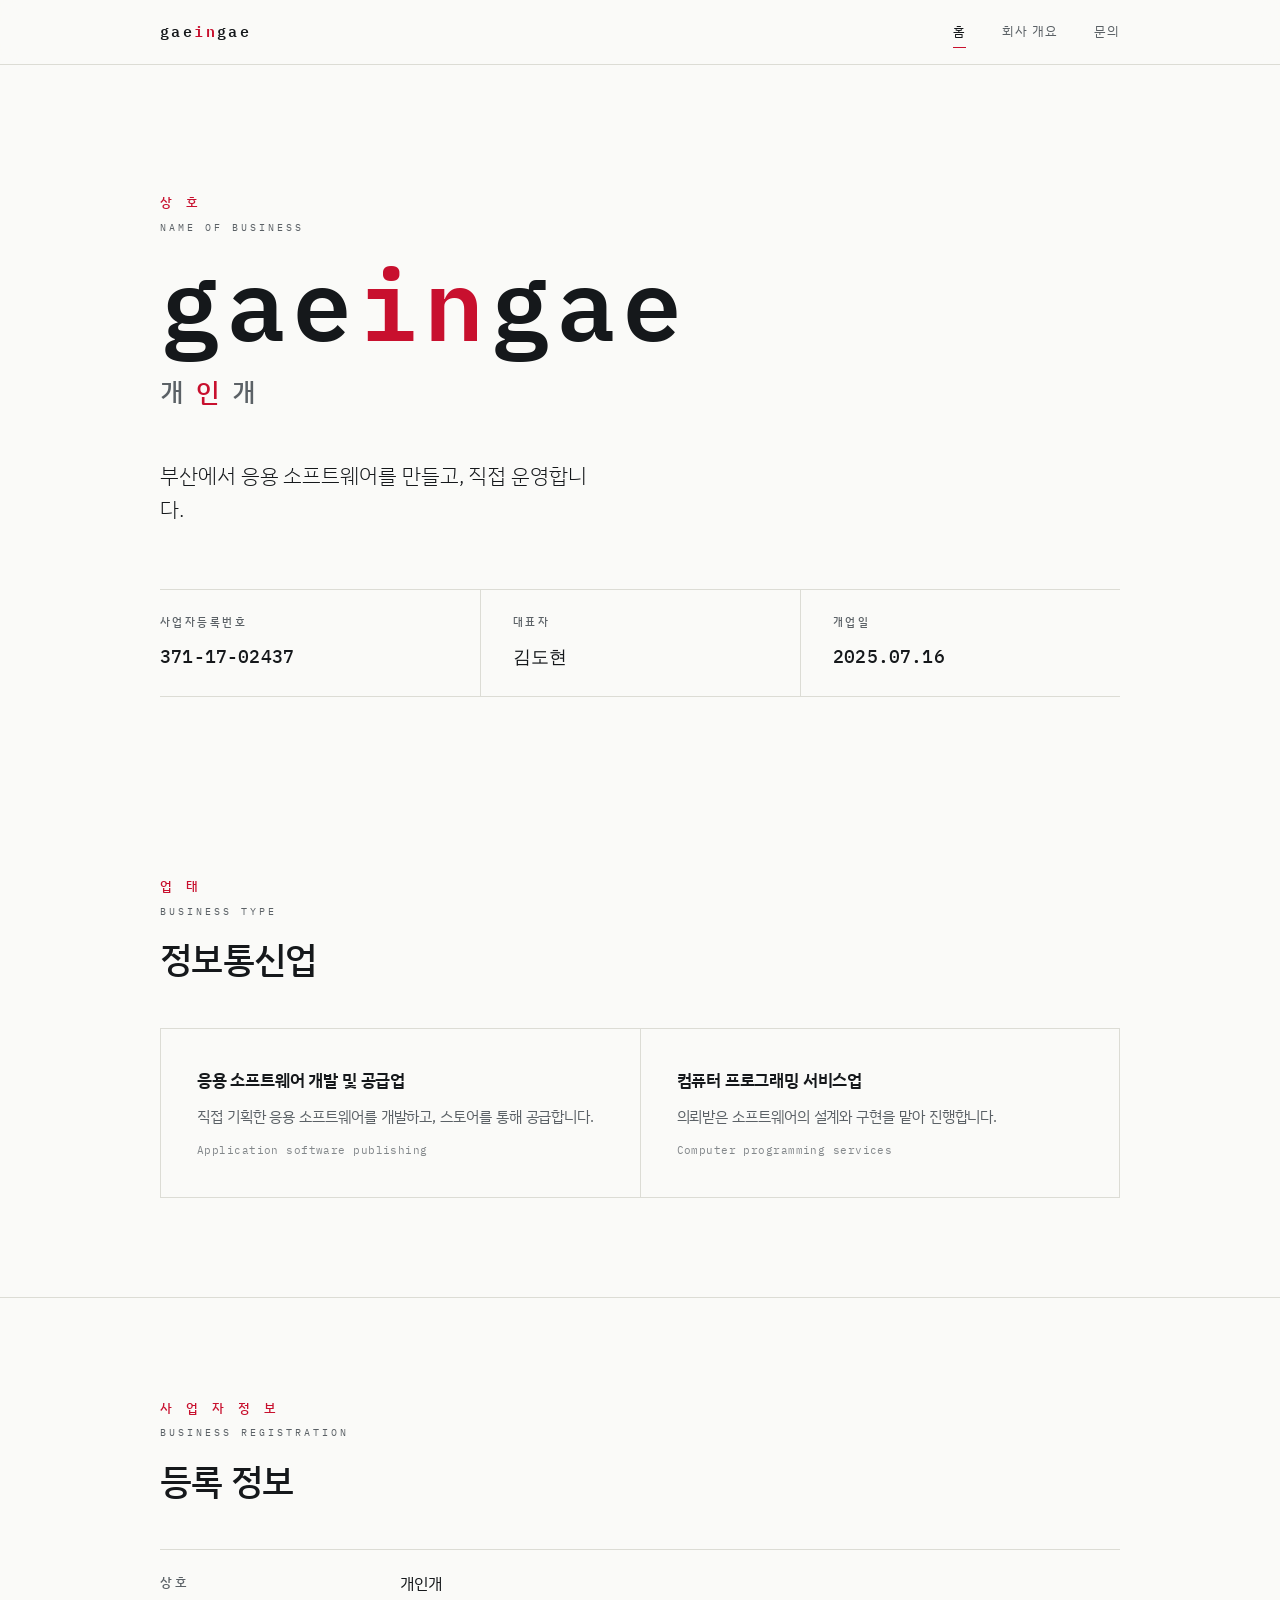
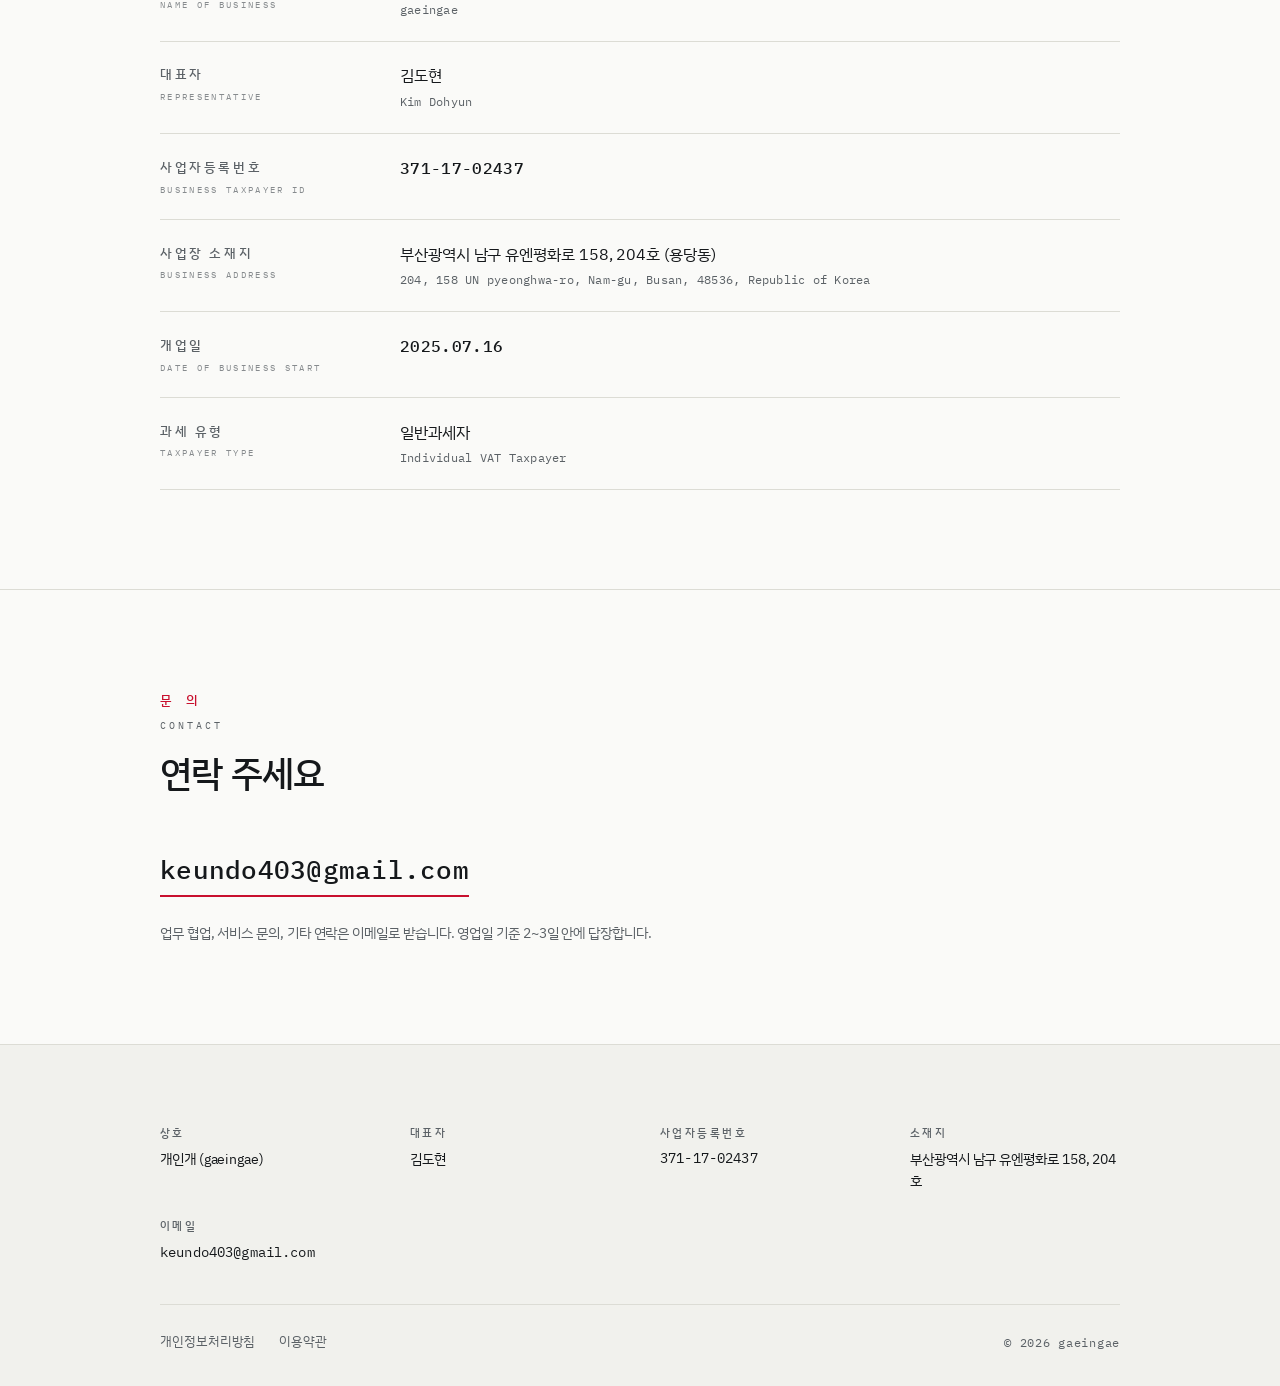
==== index.html @ 976ece08 "사업자 홈페이지 초기 배포" ====
<!DOCTYPE html>
<html lang="ko">
<head>
<meta charset="utf-8">
<meta name="viewport" content="width=device-width, initial-scale=1">
<title>개인개 gaeingae — 부산의 응용 소프트웨어 개발 사업자</title>
<meta name="description" content="개인개(gaeingae)는 부산광역시 남구에 소재한 응용 소프트웨어 개발 및 공급 사업자입니다. 대표 김도현, 사업자등록번호 371-17-02437.">
<link rel="canonical" href="https://bigdo11.github.io/">
<meta property="og:type" content="website">
<meta property="og:site_name" content="개인개 gaeingae">
<meta property="og:title" content="개인개 gaeingae — 부산의 응용 소프트웨어 개발 사업자">
<meta property="og:description" content="부산에서 응용 소프트웨어를 만들고 직접 운영합니다.">
<meta property="og:url" content="https://bigdo11.github.io/">
<meta property="og:locale" content="ko_KR">
<link rel="preconnect" href="https://fonts.googleapis.com">
<link rel="preconnect" href="https://fonts.gstatic.com" crossorigin>
<link href="https://fonts.googleapis.com/css2?family=IBM+Plex+Mono:wght@400;500;600&family=IBM+Plex+Sans+KR:wght@300;400;500;600&display=swap" rel="stylesheet">
<script>document.documentElement.classList.add("js");</script>
<link rel="stylesheet" href="assets/style.css">
<script type="application/ld+json">
{
  "@context": "https://schema.org",
  "@type": "Organization",
  "name": "개인개",
  "alternateName": "gaeingae",
  "url": "https://bigdo11.github.io/",
  "email": "keundo403@gmail.com",
  "founder": { "@type": "Person", "name": "김도현" },
  "foundingDate": "2025-07-16",
  "taxID": "371-17-02437",
  "address": {
    "@type": "PostalAddress",
    "streetAddress": "유엔평화로 158, 204호",
    "addressLocality": "남구",
    "addressRegion": "부산광역시",
    "postalCode": "48536",
    "addressCountry": "KR"
  }
}
</script>
</head>
<body>
<a class="skip" href="#main">본문으로 건너뛰기</a>

<header class="site-head">
  <div class="wrap">
    <a class="brand" href="index.html">gae<em>in</em>gae</a>
    <nav class="site-nav" aria-label="주요 메뉴">
      <a href="index.html" aria-current="page">홈</a>
      <a href="about.html">회사 개요</a>
      <a href="contact.html">문의</a>
    </nav>
  </div>
</header>

<main id="main">

  <section class="hero">
    <div class="wrap">
      <p class="label rise">
        <span class="ko">상 호</span>
        <span class="en">Name of Business</span>
      </p>
      <h1 class="wordmark rise" data-delay="60">gae<em>in</em>gae</h1>
      <p class="wordmark-ko rise" data-delay="120">개<em>인</em>개</p>
      <p class="hero-line rise" data-delay="200">
        부산에서 응용 소프트웨어를 만들고, 직접 운영합니다.
      </p>
    </div>

    <div class="wrap" style="margin-top:clamp(2.5rem,7vh,4.5rem)">
      <dl class="strip rise" data-delay="280">
        <div>
          <dt>사업자등록번호</dt>
          <dd>371-17-02437</dd>
        </div>
        <div>
          <dt>대표자</dt>
          <dd>김도현</dd>
        </div>
        <div>
          <dt>개업일</dt>
          <dd>2025.07.16</dd>
        </div>
      </dl>
    </div>
  </section>

  <section class="section">
    <div class="wrap">
      <div class="section-head rise">
        <p class="label">
          <span class="ko">업 태</span>
          <span class="en">Business Type</span>
        </p>
        <h2 class="h2">정보통신업</h2>
      </div>

      <div class="cards rise" data-delay="80">
        <div class="card">
          <h3 class="h3">응용 소프트웨어 개발 및 공급업</h3>
          <p>직접 기획한 응용 소프트웨어를 개발하고, 스토어를 통해 공급합니다.</p>
          <span class="en-sub">Application software publishing</span>
        </div>
        <div class="card">
          <h3 class="h3">컴퓨터 프로그래밍 서비스업</h3>
          <p>의뢰받은 소프트웨어의 설계와 구현을 맡아 진행합니다.</p>
          <span class="en-sub">Computer programming services</span>
        </div>
      </div>
    </div>
  </section>

  <section class="section" id="registration">
    <div class="wrap">
      <div class="section-head rise">
        <p class="label">
          <span class="ko">사 업 자 정 보</span>
          <span class="en">Business Registration</span>
        </p>
        <h2 class="h2">등록 정보</h2>
      </div>

      <dl class="reg rise" data-delay="80">
        <div class="reg-row">
          <dt><span class="ko">상호</span><span class="en">Name of Business</span></dt>
          <dd>개인개<span class="en-sub">gaeingae</span></dd>
        </div>
        <div class="reg-row">
          <dt><span class="ko">대표자</span><span class="en">Representative</span></dt>
          <dd>김도현<span class="en-sub">Kim Dohyun</span></dd>
        </div>
        <div class="reg-row">
          <dt><span class="ko">사업자등록번호</span><span class="en">Business Taxpayer ID</span></dt>
          <dd class="mono">371-17-02437</dd>
        </div>
        <div class="reg-row">
          <dt><span class="ko">사업장 소재지</span><span class="en">Business Address</span></dt>
          <dd>부산광역시 남구 유엔평화로 158, 204호 (용당동)<span class="en-sub">204, 158 UN pyeonghwa-ro, Nam-gu, Busan, 48536, Republic of Korea</span></dd>
        </div>
        <div class="reg-row">
          <dt><span class="ko">개업일</span><span class="en">Date of Business Start</span></dt>
          <dd class="mono">2025.07.16</dd>
        </div>
        <div class="reg-row">
          <dt><span class="ko">과세 유형</span><span class="en">Taxpayer Type</span></dt>
          <dd>일반과세자<span class="en-sub">Individual VAT Taxpayer</span></dd>
        </div>
      </dl>
    </div>
  </section>

  <section class="section">
    <div class="wrap">
      <div class="section-head rise">
        <p class="label">
          <span class="ko">문 의</span>
          <span class="en">Contact</span>
        </p>
        <h2 class="h2">연락 주세요</h2>
      </div>
      <div class="rise" data-delay="80">
        <a class="contact-link" href="mailto:keundo403@gmail.com">keundo403@gmail.com</a>
        <p class="note">
          업무 협업, 서비스 문의, 기타 연락은 이메일로 받습니다.
          영업일 기준 2~3일 안에 답장합니다.
        </p>
      </div>
    </div>
  </section>

</main>

<footer class="site-foot">
  <div class="wrap">
    <dl class="foot-grid">
      <div class="foot-item"><dt>상호</dt><dd>개인개 (gaeingae)</dd></div>
      <div class="foot-item"><dt>대표자</dt><dd>김도현</dd></div>
      <div class="foot-item"><dt>사업자등록번호</dt><dd class="mono">371-17-02437</dd></div>
      <div class="foot-item"><dt>소재지</dt><dd>부산광역시 남구 유엔평화로 158, 204호</dd></div>
      <div class="foot-item"><dt>이메일</dt><dd class="mono">keundo403@gmail.com</dd></div>
    </dl>
    <div class="foot-legal">
      <a href="privacy.html">개인정보처리방침</a>
      <a href="terms.html">이용약관</a>
      <span class="copy">© 2026 gaeingae</span>
    </div>
  </div>
</footer>

<script src="assets/main.js" defer></script>
</body>
</html>
---- assets/style.css ----
/* ==========================================================================
   개인개 (gaeingae) — 사업자 홈페이지
   디자인 언어: 사업자등록증의 라벨-값 조판을 웹 타이포그래피로 승격
   ========================================================================== */

:root {
  --paper:   #FAFAF8;
  --paper-2: #F1F1ED;
  --ink:     #15181B;
  --ink-2:   #5B6166;
  --rule:    #DCDCD5;
  --seal:    #C8102E;
  --focus:   #1F5FD0;

  --sans: "IBM Plex Sans KR", -apple-system, BlinkMacSystemFont, "Segoe UI",
          "Malgun Gothic", sans-serif;
  --mono: "IBM Plex Mono", ui-monospace, "SFMono-Regular", Consolas, monospace;

  --gutter: clamp(1.25rem, 5vw, 4.5rem);
  --measure: 68rem;
}

@media (prefers-color-scheme: dark) {
  :root {
    --paper:   #101214;
    --paper-2: #171A1D;
    --ink:     #EDEDEA;
    --ink-2:   #98A0A6;
    --rule:    #2A2F34;
    --seal:    #FF6B6B;
    --focus:   #86ADFF;
  }
}

*, *::before, *::after { box-sizing: border-box; }

html { -webkit-text-size-adjust: 100%; scroll-behavior: smooth; }

body {
  margin: 0;
  background: var(--paper);
  color: var(--ink);
  font-family: var(--sans);
  font-weight: 400;
  font-size: 1rem;
  line-height: 1.75;
  letter-spacing: -0.005em;
  -webkit-font-smoothing: antialiased;
}

a { color: inherit; }

:focus-visible {
  outline: 2px solid var(--focus);
  outline-offset: 3px;
  border-radius: 1px;
}

.wrap {
  max-width: var(--measure);
  margin-inline: auto;
  padding-inline: var(--gutter);
}

.skip {
  position: absolute;
  left: -9999px;
  top: 0;
  background: var(--ink);
  color: var(--paper);
  padding: .75rem 1.25rem;
  z-index: 20;
}
.skip:focus { left: 0; }

/* --------------------------------------------------------------------------
   라벨 — 이 사이트의 시그니처.
   한글은 자간을 크게 벌리고, 영문을 그 아래 더 벌려 병기한다.
   -------------------------------------------------------------------------- */

.label {
  display: block;
  margin: 0 0 1rem;
}
.label .ko {
  display: block;
  font-size: .8125rem;
  font-weight: 500;
  letter-spacing: .42em;
  color: var(--seal);
}
.label .en {
  display: block;
  margin-top: .3rem;
  font-family: var(--mono);
  font-size: .625rem;
  font-weight: 400;
  text-transform: uppercase;
  letter-spacing: .3em;
  color: var(--ink-2);
}

/* --------------------------------------------------------------------------
   헤더
   -------------------------------------------------------------------------- */

.site-head {
  position: sticky;
  top: 0;
  z-index: 10;
  background: color-mix(in srgb, var(--paper) 88%, transparent);
  backdrop-filter: blur(12px);
  border-bottom: 1px solid var(--rule);
}
.site-head .wrap {
  display: flex;
  align-items: center;
  justify-content: space-between;
  gap: 1.5rem;
  min-height: 4rem;
}

.brand {
  font-family: var(--mono);
  font-weight: 600;
  font-size: .9375rem;
  letter-spacing: .16em;
  text-decoration: none;
  white-space: nowrap;
}
.brand em { font-style: normal; color: var(--seal); }

.site-nav {
  display: flex;
  gap: clamp(1rem, 3vw, 2.25rem);
  font-size: .8125rem;
  letter-spacing: .08em;
}
.site-nav a {
  text-decoration: none;
  color: var(--ink-2);
  padding-block: .25rem;
  border-bottom: 1px solid transparent;
  transition: color .18s ease, border-color .18s ease;
}
.site-nav a:hover,
.site-nav a[aria-current="page"] {
  color: var(--ink);
  border-bottom-color: var(--seal);
}

/* --------------------------------------------------------------------------
   히어로 — 상호를 등폭 서체로 벌려 대칭(gae·in·gae)을 드러낸다
   -------------------------------------------------------------------------- */

.hero {
  padding-block: clamp(4rem, 14vh, 9rem) clamp(2.5rem, 7vh, 4.5rem);
}

.wordmark {
  margin: 0;
  font-family: var(--mono);
  font-weight: 600;
  font-size: clamp(2.35rem, 10.5vw, 6.25rem);
  line-height: 1;
  letter-spacing: .06em;
  word-break: break-word;
}
.wordmark em { font-style: normal; color: var(--seal); }

.wordmark-ko {
  margin: 1.1rem 0 0;
  font-size: clamp(1.05rem, 3.4vw, 1.6rem);
  font-weight: 500;
  letter-spacing: .5em;
  color: var(--ink-2);
}
.wordmark-ko em { font-style: normal; color: var(--seal); }

.hero-line {
  max-width: 34ch;
  margin: clamp(1.75rem, 5vh, 2.75rem) 0 0;
  font-size: clamp(1.0625rem, 2.6vw, 1.3125rem);
  font-weight: 300;
  line-height: 1.62;
  color: var(--ink);
}

/* 히어로 하단 데이터 스트립 */
.strip {
  display: grid;
  grid-template-columns: repeat(3, 1fr);
  border-top: 1px solid var(--rule);
  border-bottom: 1px solid var(--rule);
}
.strip > div {
  padding: 1.4rem 0 1.5rem;
  padding-right: 1.25rem;
}
.strip > div + div {
  border-left: 1px solid var(--rule);
  padding-left: clamp(1rem, 3vw, 2rem);
}
.strip dt {
  margin: 0 0 .55rem;
  font-size: .6875rem;
  font-weight: 500;
  letter-spacing: .22em;
  color: var(--ink-2);
}
.strip dd {
  margin: 0;
  font-family: var(--mono);
  font-size: clamp(.9375rem, 2.4vw, 1.125rem);
  font-weight: 500;
  letter-spacing: .01em;
}

@media (max-width: 34rem) {
  .strip { grid-template-columns: 1fr; }
  .strip > div + div {
    border-left: 0;
    border-top: 1px solid var(--rule);
    padding-left: 0;
  }
}

/* --------------------------------------------------------------------------
   섹션
   -------------------------------------------------------------------------- */

.section { padding-block: clamp(3.5rem, 11vh, 7rem); }
.section + .section { border-top: 1px solid var(--rule); }

.section-head { margin-bottom: clamp(2rem, 5vh, 3rem); }

.h2 {
  margin: 0;
  font-size: clamp(1.5rem, 4.2vw, 2.25rem);
  font-weight: 500;
  line-height: 1.28;
  letter-spacing: -0.02em;
}

.h3 {
  margin: 0 0 .6rem;
  font-size: 1.0625rem;
  font-weight: 600;
  letter-spacing: -0.01em;
}

.prose { max-width: 60ch; }
.prose p { margin: 0 0 1.15rem; }
.prose p:last-child { margin-bottom: 0; }
.prose strong { font-weight: 600; }

.mono {
  font-family: var(--mono);
  font-size: .95em;
  letter-spacing: .01em;
}

.lede {
  font-size: clamp(1.0625rem, 2.4vw, 1.1875rem);
  font-weight: 300;
  line-height: 1.68;
}

/* --------------------------------------------------------------------------
   등록 정보표 — 라벨/값 쌍
   -------------------------------------------------------------------------- */

.reg { margin: 0; border-top: 1px solid var(--rule); }

.reg-row {
  display: grid;
  grid-template-columns: minmax(11rem, 20%) 1fr;
  gap: clamp(1rem, 4vw, 3rem);
  padding-block: 1.35rem;
  border-bottom: 1px solid var(--rule);
}

.reg-row dt { margin: 0; }
.reg-row dt .ko {
  display: block;
  font-size: .8125rem;
  font-weight: 500;
  letter-spacing: .2em;
  color: var(--ink-2);
}
.reg-row dt .en {
  display: block;
  margin-top: .2rem;
  font-family: var(--mono);
  font-size: .5625rem;
  text-transform: uppercase;
  letter-spacing: .26em;
  color: var(--ink-2);
  opacity: .72;
}

.reg-row dd {
  margin: 0;
  font-size: 1rem;
  line-height: 1.6;
}
.reg-row dd .en-sub {
  display: block;
  margin-top: .2rem;
  font-family: var(--mono);
  font-size: .75rem;
  letter-spacing: .02em;
  color: var(--ink-2);
}
.reg-row dd.mono {
  font-family: var(--mono);
  font-weight: 500;
  letter-spacing: .02em;
}

@media (max-width: 40rem) {
  .reg-row { grid-template-columns: 1fr; gap: .5rem; }
}

/* --------------------------------------------------------------------------
   업무 영역 카드
   -------------------------------------------------------------------------- */

.cards {
  display: grid;
  grid-template-columns: repeat(auto-fit, minmax(16rem, 1fr));
  gap: 1px;
  background: var(--rule);
  border: 1px solid var(--rule);
}
.card {
  background: var(--paper);
  padding: clamp(1.5rem, 3.5vw, 2.25rem);
}
.card p {
  margin: 0;
  font-size: .9375rem;
  line-height: 1.7;
  color: var(--ink-2);
}
.card .en-sub {
  display: block;
  margin-top: .75rem;
  font-family: var(--mono);
  font-size: .6875rem;
  letter-spacing: .04em;
  color: var(--ink-2);
  opacity: .75;
}

/* --------------------------------------------------------------------------
   문의 / 액션
   -------------------------------------------------------------------------- */

.contact-link {
  display: inline-block;
  margin-top: .35rem;
  font-family: var(--mono);
  font-size: clamp(1.0625rem, 3.6vw, 1.625rem);
  font-weight: 500;
  letter-spacing: .01em;
  color: var(--ink);
  text-decoration: none;
  border-bottom: 2px solid var(--seal);
  padding-bottom: .15rem;
  word-break: break-all;
  transition: color .18s ease;
}
.contact-link:hover { color: var(--seal); }

.note {
  margin: 1.5rem 0 0;
  font-size: .875rem;
  line-height: 1.7;
  color: var(--ink-2);
}

/* --------------------------------------------------------------------------
   법적 문서 (개인정보처리방침 · 이용약관)
   -------------------------------------------------------------------------- */

.doc { max-width: 46rem; padding-block: clamp(3rem, 9vh, 5rem) clamp(3.5rem, 10vh, 6rem); }
.doc h2 {
  margin: 2.75rem 0 .9rem;
  font-size: 1.125rem;
  font-weight: 600;
  letter-spacing: -0.01em;
  padding-top: 1.5rem;
  border-top: 1px solid var(--rule);
}
.doc h2:first-of-type { border-top: 0; padding-top: 0; }
.doc h3 { margin: 1.6rem 0 .5rem; font-size: .9375rem; font-weight: 600; }
.doc p { margin: 0 0 1rem; font-size: .9375rem; line-height: 1.8; }
.doc ul { margin: 0 0 1rem; padding-left: 1.15rem; }
.doc li { margin-bottom: .45rem; font-size: .9375rem; line-height: 1.75; }
.doc .updated {
  font-family: var(--mono);
  font-size: .75rem;
  letter-spacing: .1em;
  color: var(--ink-2);
  margin-bottom: 2.5rem;
}

/* --------------------------------------------------------------------------
   푸터
   -------------------------------------------------------------------------- */

.site-foot {
  border-top: 1px solid var(--rule);
  background: var(--paper-2);
  padding-block: clamp(2.5rem, 7vh, 4rem) 2rem;
}

.foot-grid {
  display: grid;
  grid-template-columns: repeat(auto-fit, minmax(13rem, 1fr));
  gap: 1.6rem 2.5rem;
  margin-bottom: 2.5rem;
}
.foot-item dt {
  margin: 0 0 .35rem;
  font-size: .6875rem;
  font-weight: 500;
  letter-spacing: .22em;
  color: var(--ink-2);
}
.foot-item dd {
  margin: 0;
  font-size: .875rem;
  line-height: 1.55;
}
.foot-item dd.mono { font-family: var(--mono); letter-spacing: .01em; }

.foot-legal {
  display: flex;
  flex-wrap: wrap;
  align-items: center;
  gap: .6rem 1.5rem;
  padding-top: 1.6rem;
  border-top: 1px solid var(--rule);
  font-size: .8125rem;
  color: var(--ink-2);
}
.foot-legal a {
  text-decoration: none;
  border-bottom: 1px solid transparent;
  transition: border-color .18s ease, color .18s ease;
}
.foot-legal a:hover { color: var(--ink); border-bottom-color: var(--seal); }
.foot-legal .copy { margin-left: auto; font-family: var(--mono); font-size: .75rem; letter-spacing: .06em; }

@media (max-width: 34rem) {
  .foot-legal .copy { margin-left: 0; width: 100%; }
}

/* --------------------------------------------------------------------------
   모션 — 로드 시 라벨에서 값 순으로 짧게 올라온다
   -------------------------------------------------------------------------- */

/* JS가 실행된 경우에만 감춘다. 스크립트가 실패해도 본문은 보여야 한다. */
.js .rise {
  opacity: 0;
  transform: translateY(12px);
  transition: opacity .55s cubic-bezier(.2,.6,.25,1),
              transform .55s cubic-bezier(.2,.6,.25,1);
}
.js .rise.is-in { opacity: 1; transform: none; }

@media (prefers-reduced-motion: reduce) {
  html { scroll-behavior: auto; }
  .js .rise { opacity: 1; transform: none; transition: none; }
  * { animation-duration: .01ms !important; transition-duration: .01ms !important; }
}
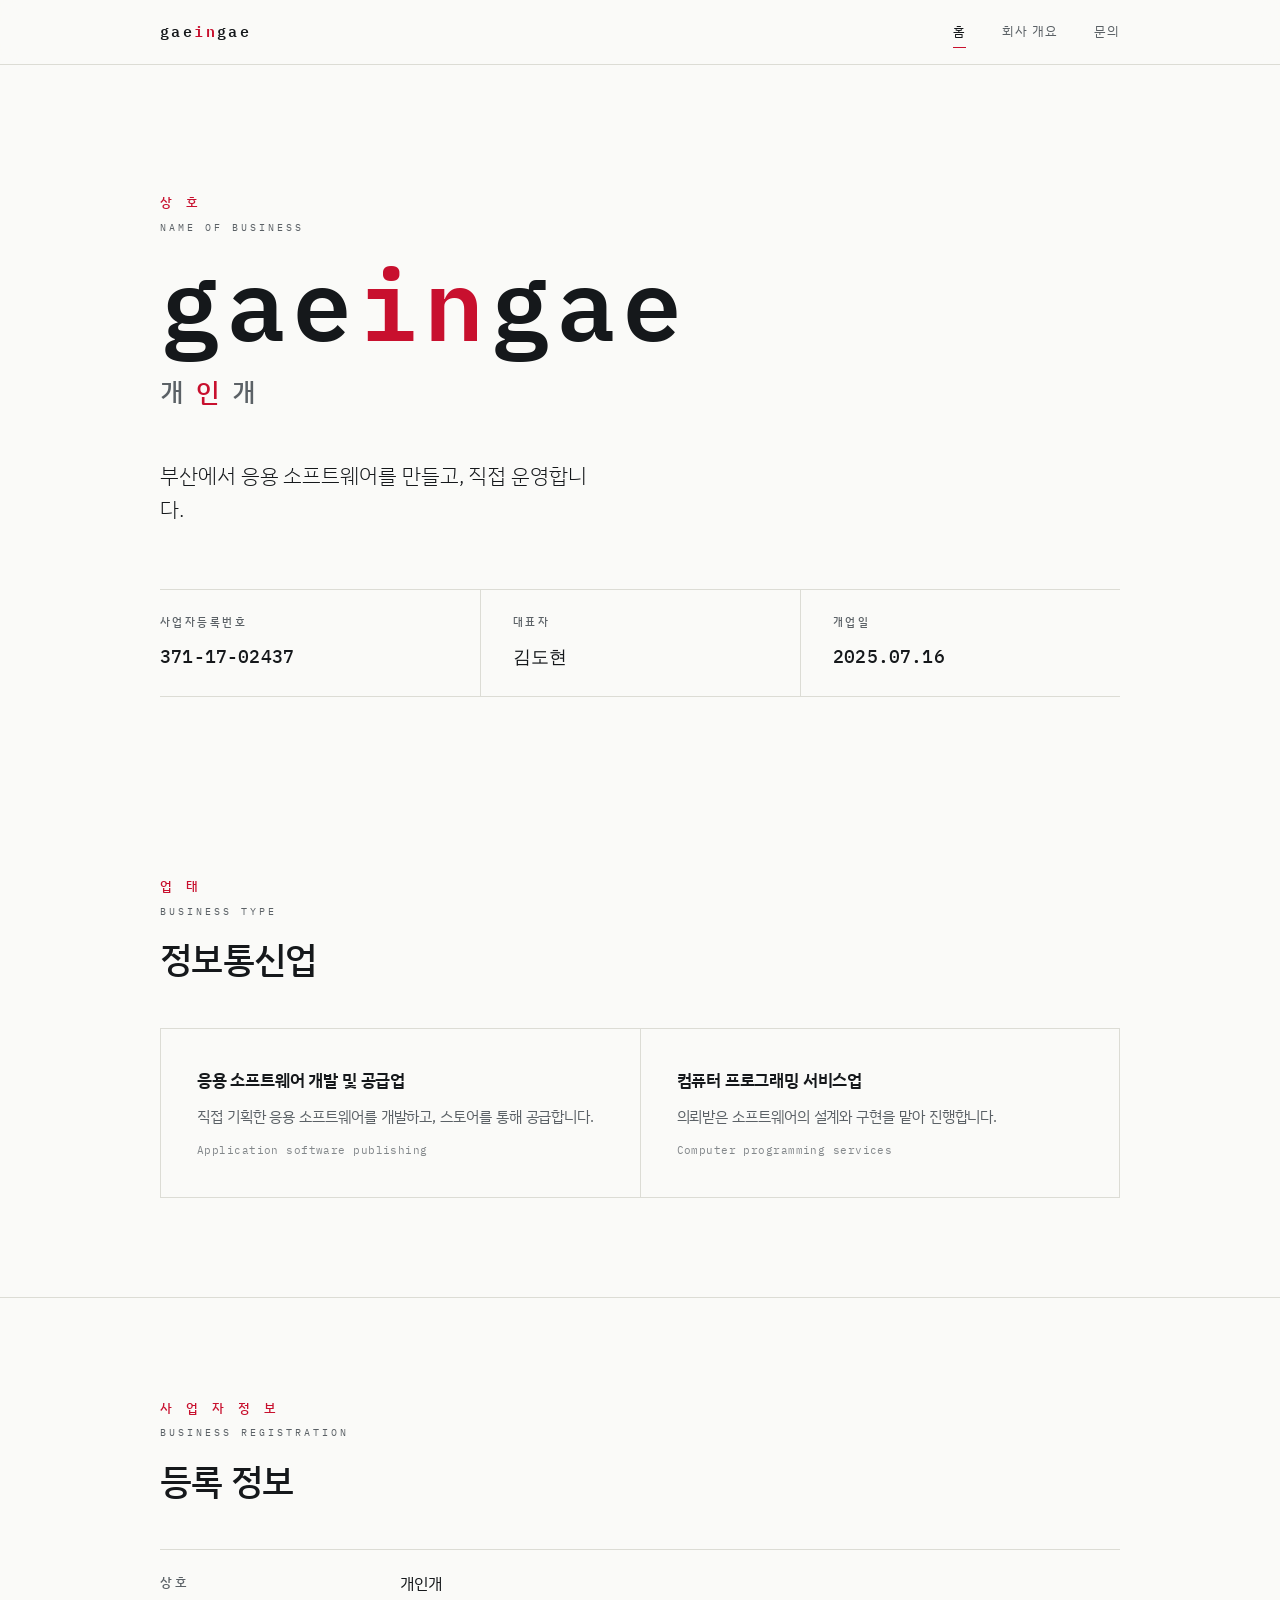
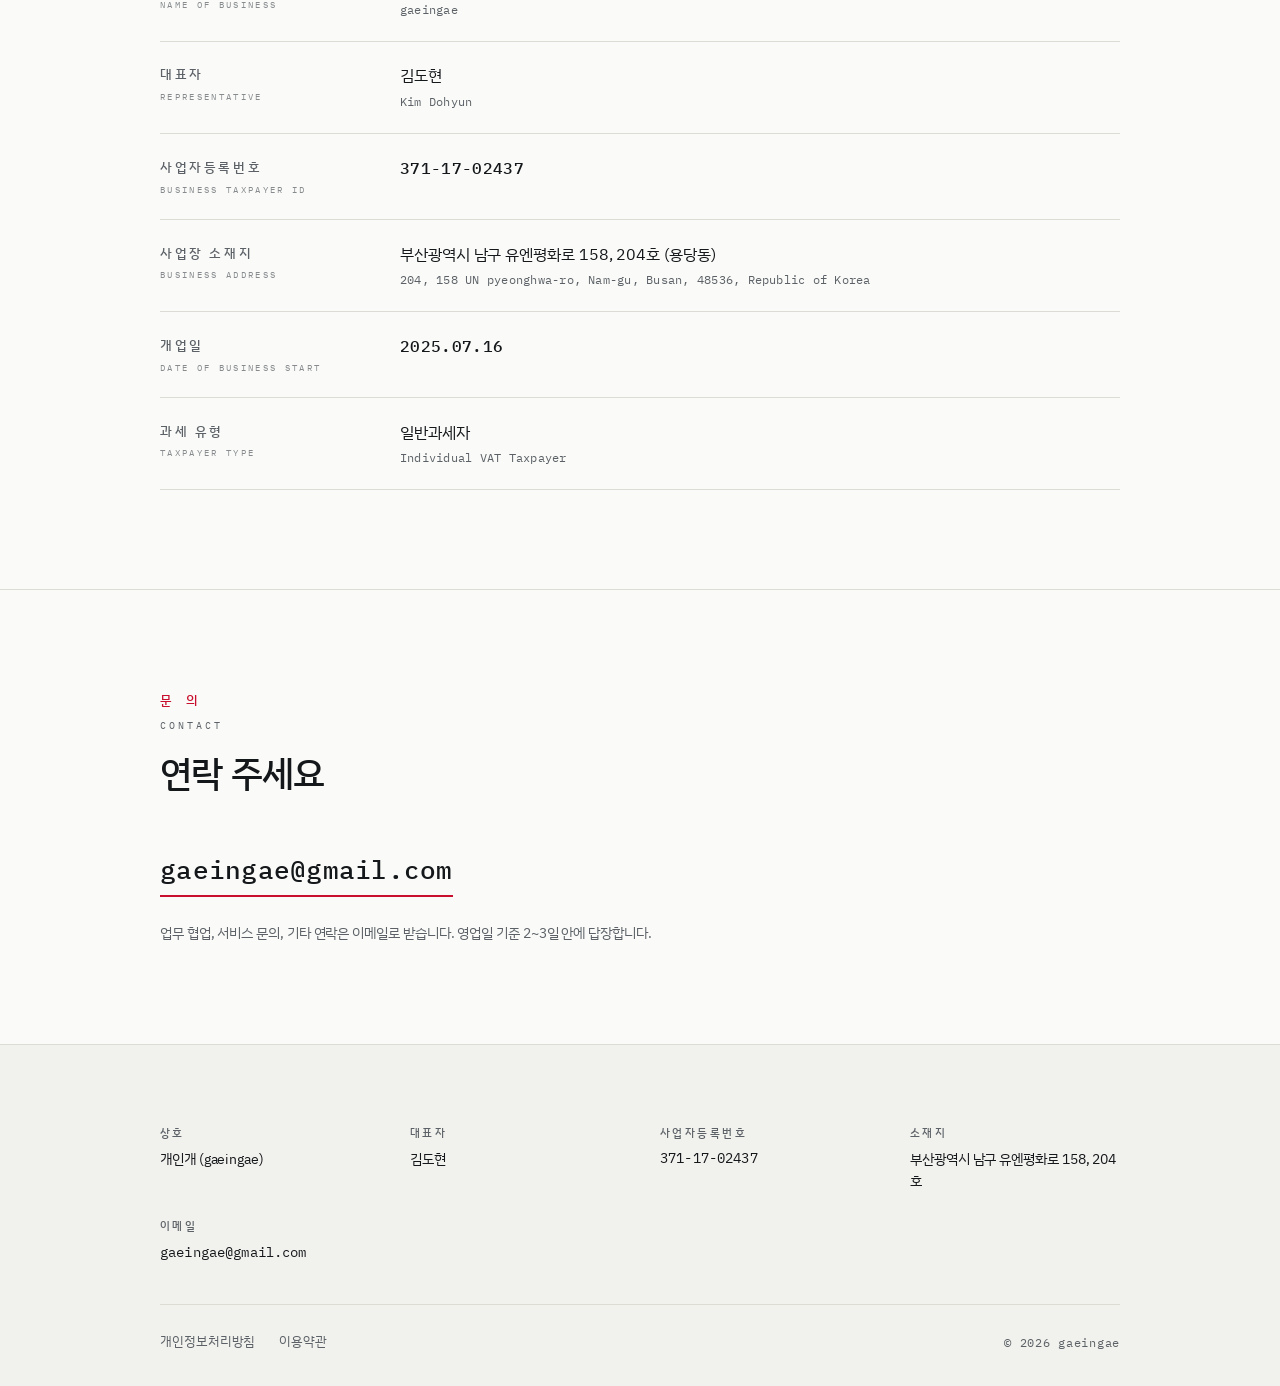
==== commit 0402f045: "문의 이메일을 gaeingae@gmail.com 으로 변경 Co-Authored-By: Claude Opus 5 <noreply@anthropic.com>" ====
--- a/index.html
+++ b/index.html
@@ -3,6 +3,7 @@
 <head>
 <meta charset="utf-8">
 <meta name="viewport" content="width=device-width, initial-scale=1">
+<meta name="google-site-verification" content="GK3-U5TXc6JoqZGExUlF6QOFrMJ9-1OkgxL_DernD90" />
 <title>개인개 gaeingae — 부산의 응용 소프트웨어 개발 사업자</title>
 <meta name="description" content="개인개(gaeingae)는 부산광역시 남구에 소재한 응용 소프트웨어 개발 및 공급 사업자입니다. 대표 김도현, 사업자등록번호 371-17-02437.">
 <link rel="canonical" href="https://bigdo11.github.io/">
@@ -24,7 +25,7 @@
   "name": "개인개",
   "alternateName": "gaeingae",
   "url": "https://bigdo11.github.io/",
-  "email": "keundo403@gmail.com",
+  "email": "gaeingae@gmail.com",
   "founder": { "@type": "Person", "name": "김도현" },
   "foundingDate": "2025-07-16",
   "taxID": "371-17-02437",
@@ -160,7 +161,7 @@
         <h2 class="h2">연락 주세요</h2>
       </div>
       <div class="rise" data-delay="80">
-        <a class="contact-link" href="mailto:keundo403@gmail.com">keundo403@gmail.com</a>
+        <a class="contact-link" href="mailto:gaeingae@gmail.com">gaeingae@gmail.com</a>
         <p class="note">
           업무 협업, 서비스 문의, 기타 연락은 이메일로 받습니다.
           영업일 기준 2~3일 안에 답장합니다.
@@ -178,7 +179,7 @@
       <div class="foot-item"><dt>대표자</dt><dd>김도현</dd></div>
       <div class="foot-item"><dt>사업자등록번호</dt><dd class="mono">371-17-02437</dd></div>
       <div class="foot-item"><dt>소재지</dt><dd>부산광역시 남구 유엔평화로 158, 204호</dd></div>
-      <div class="foot-item"><dt>이메일</dt><dd class="mono">keundo403@gmail.com</dd></div>
+      <div class="foot-item"><dt>이메일</dt><dd class="mono">gaeingae@gmail.com</dd></div>
     </dl>
     <div class="foot-legal">
       <a href="privacy.html">개인정보처리방침</a>
